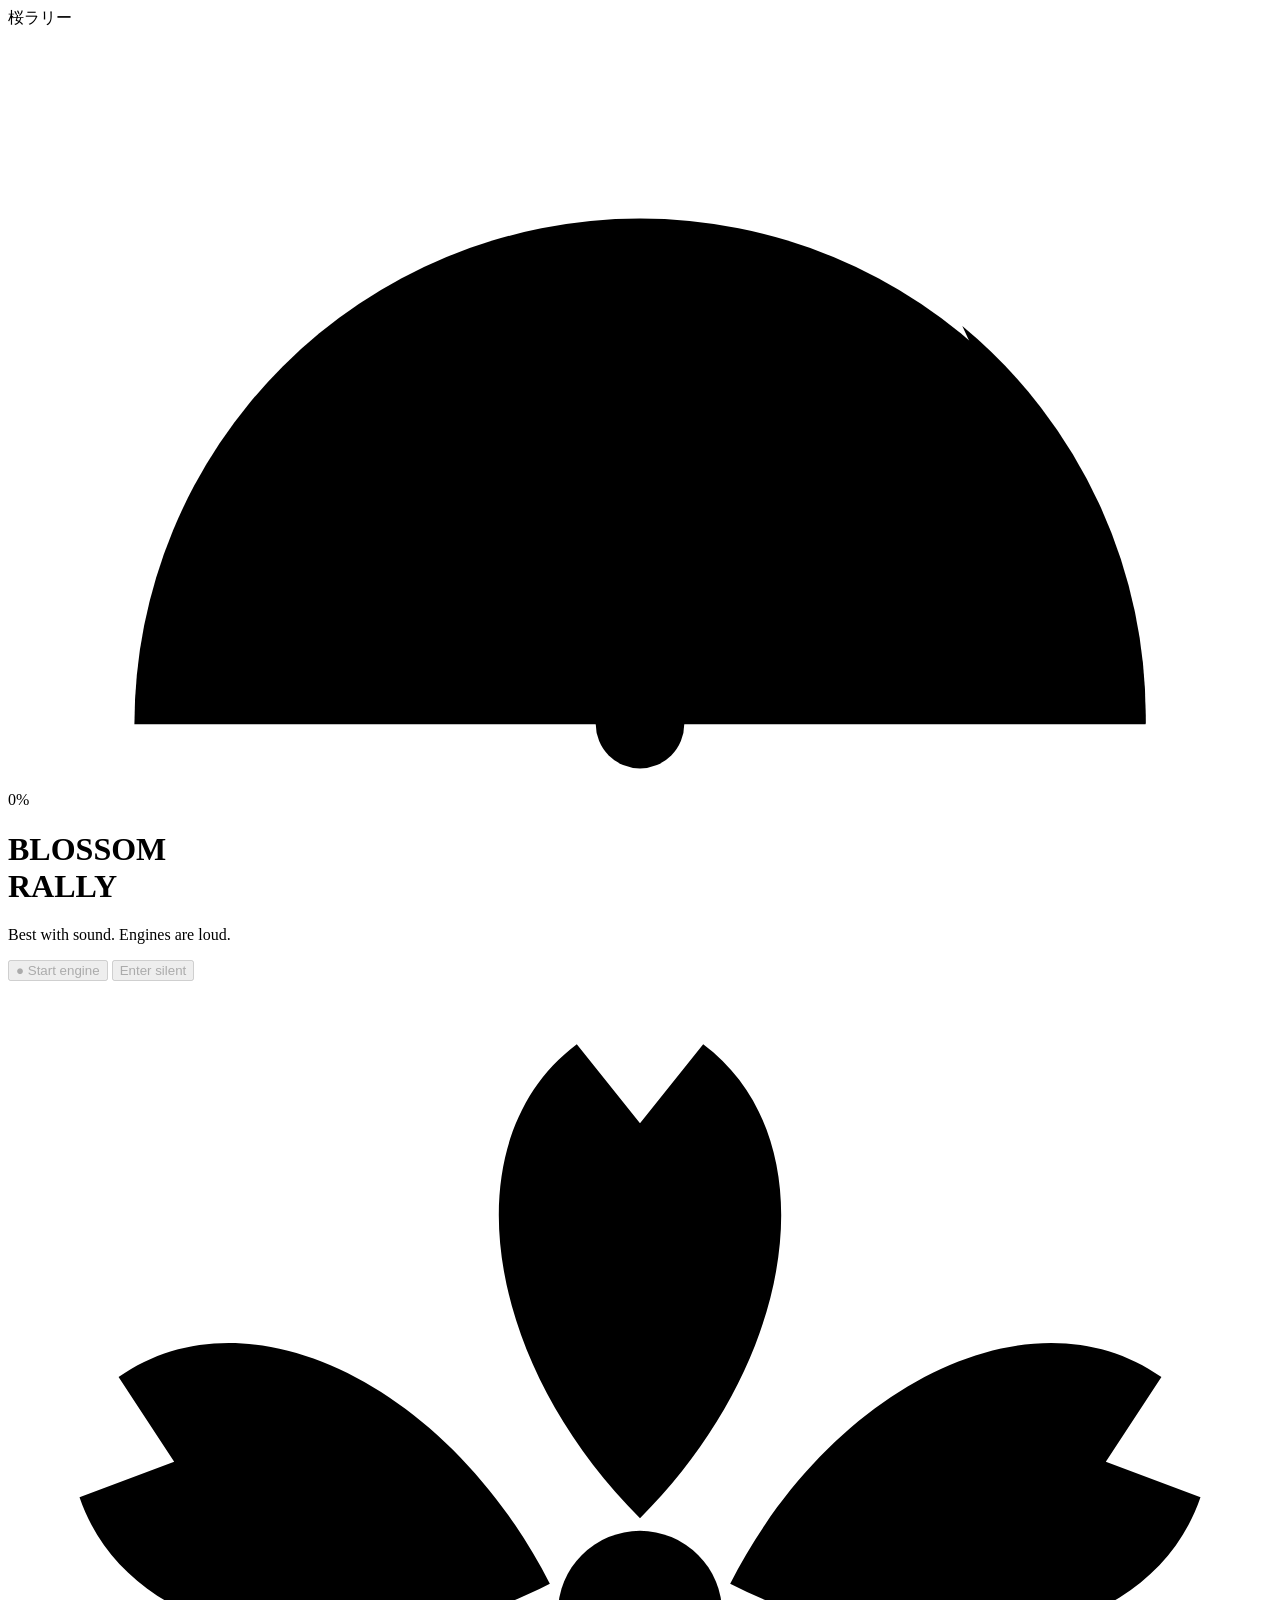
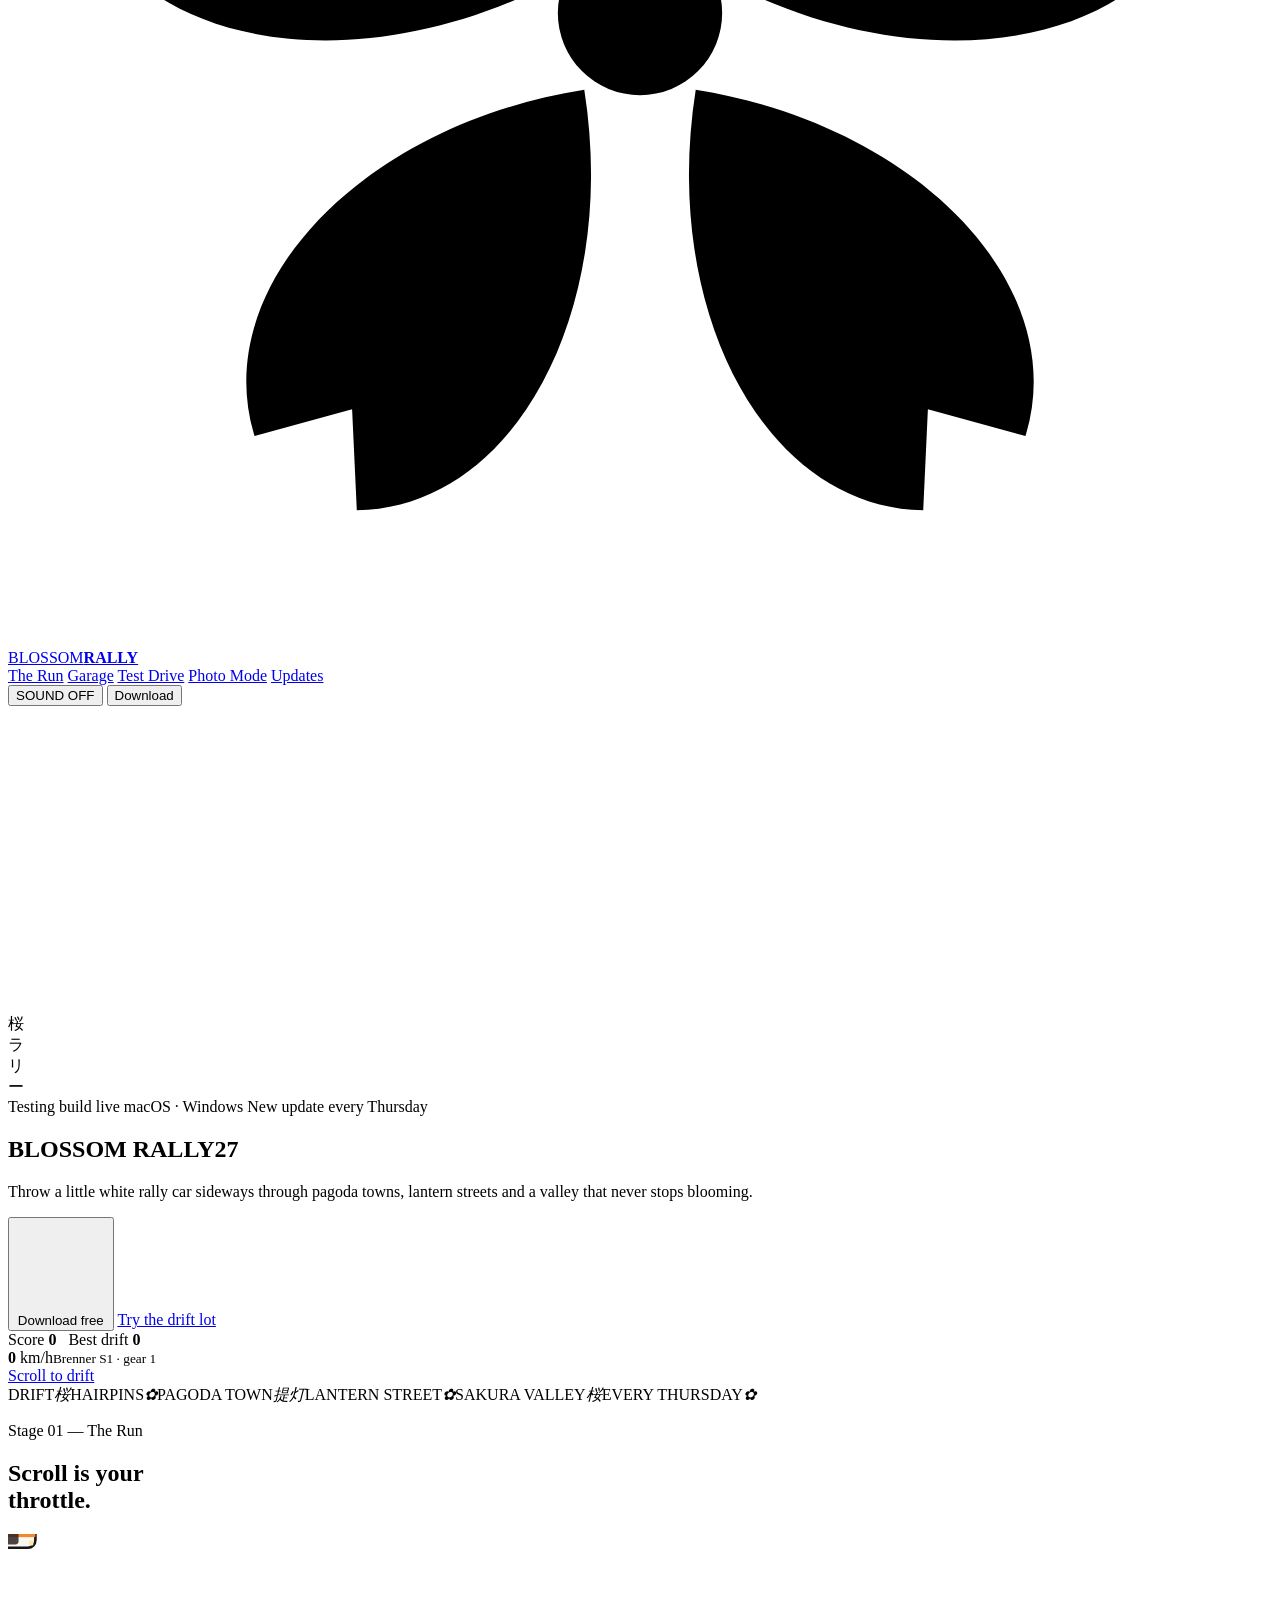
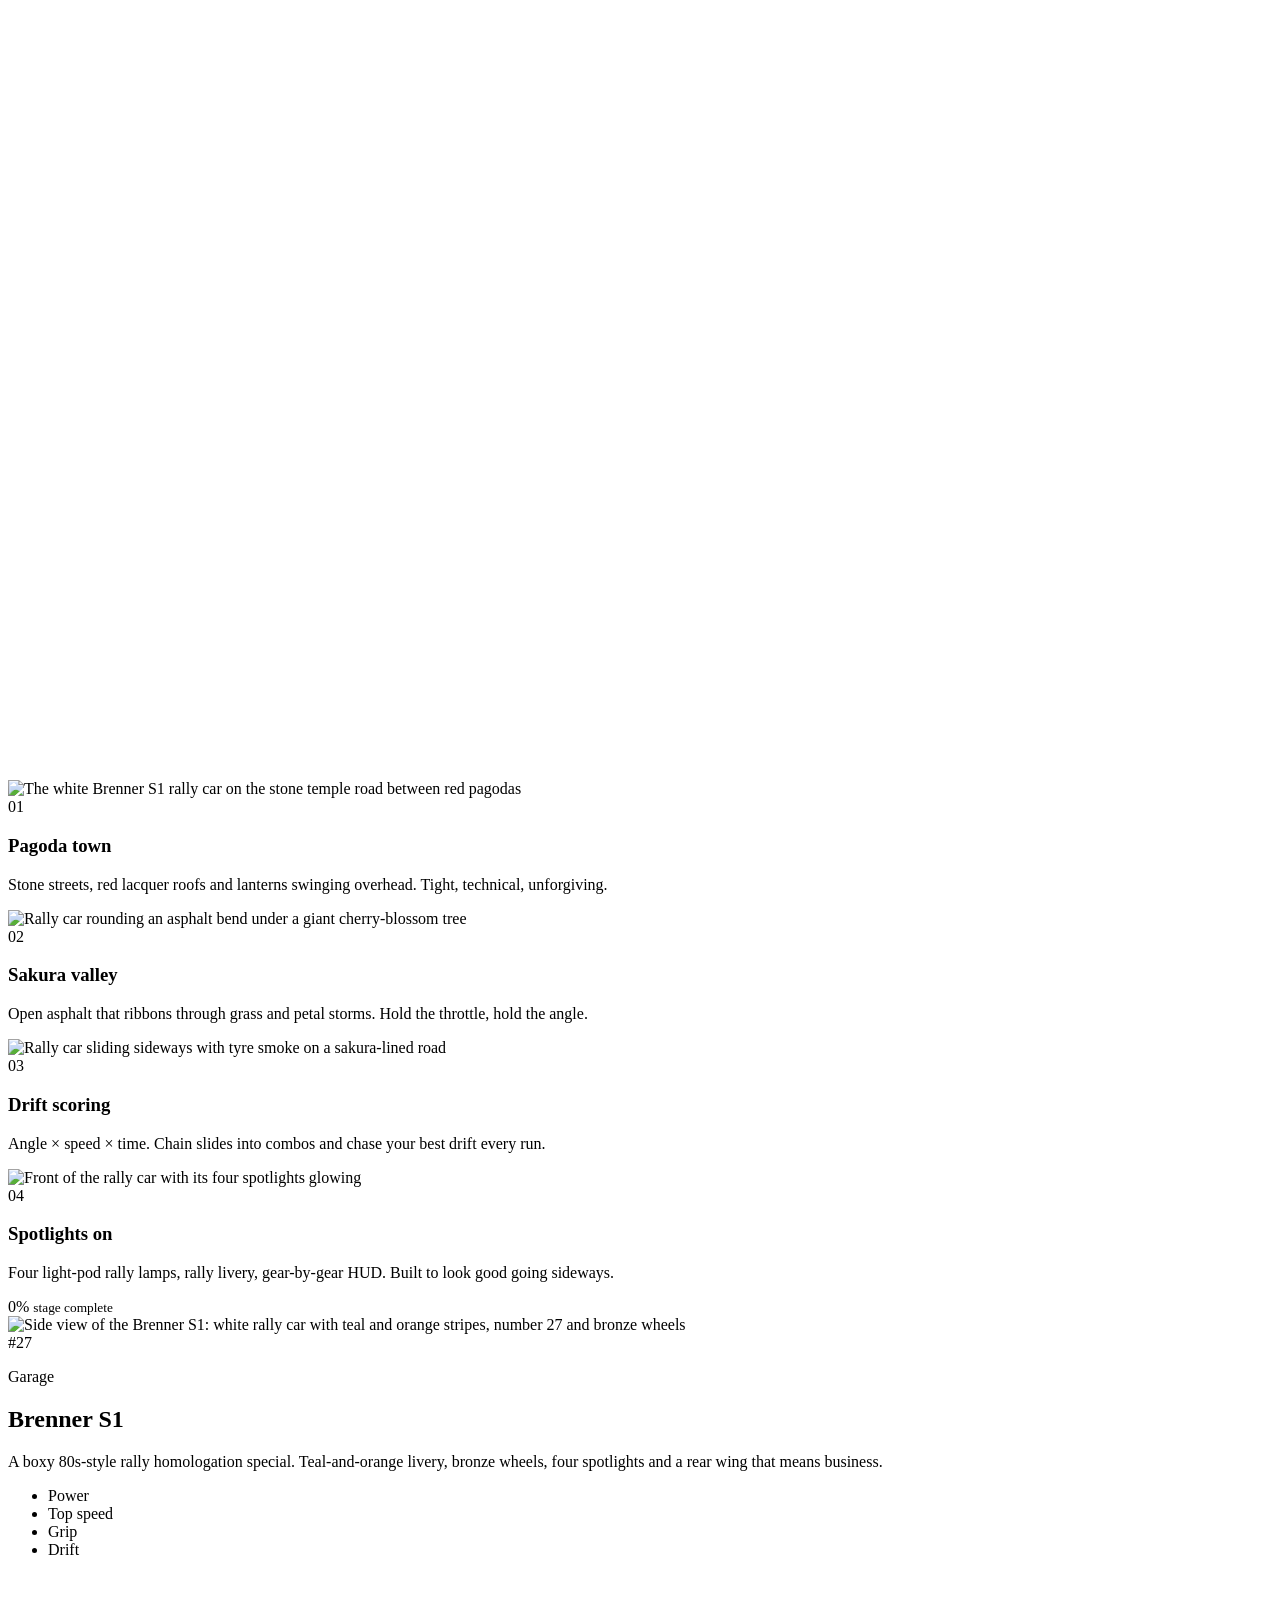
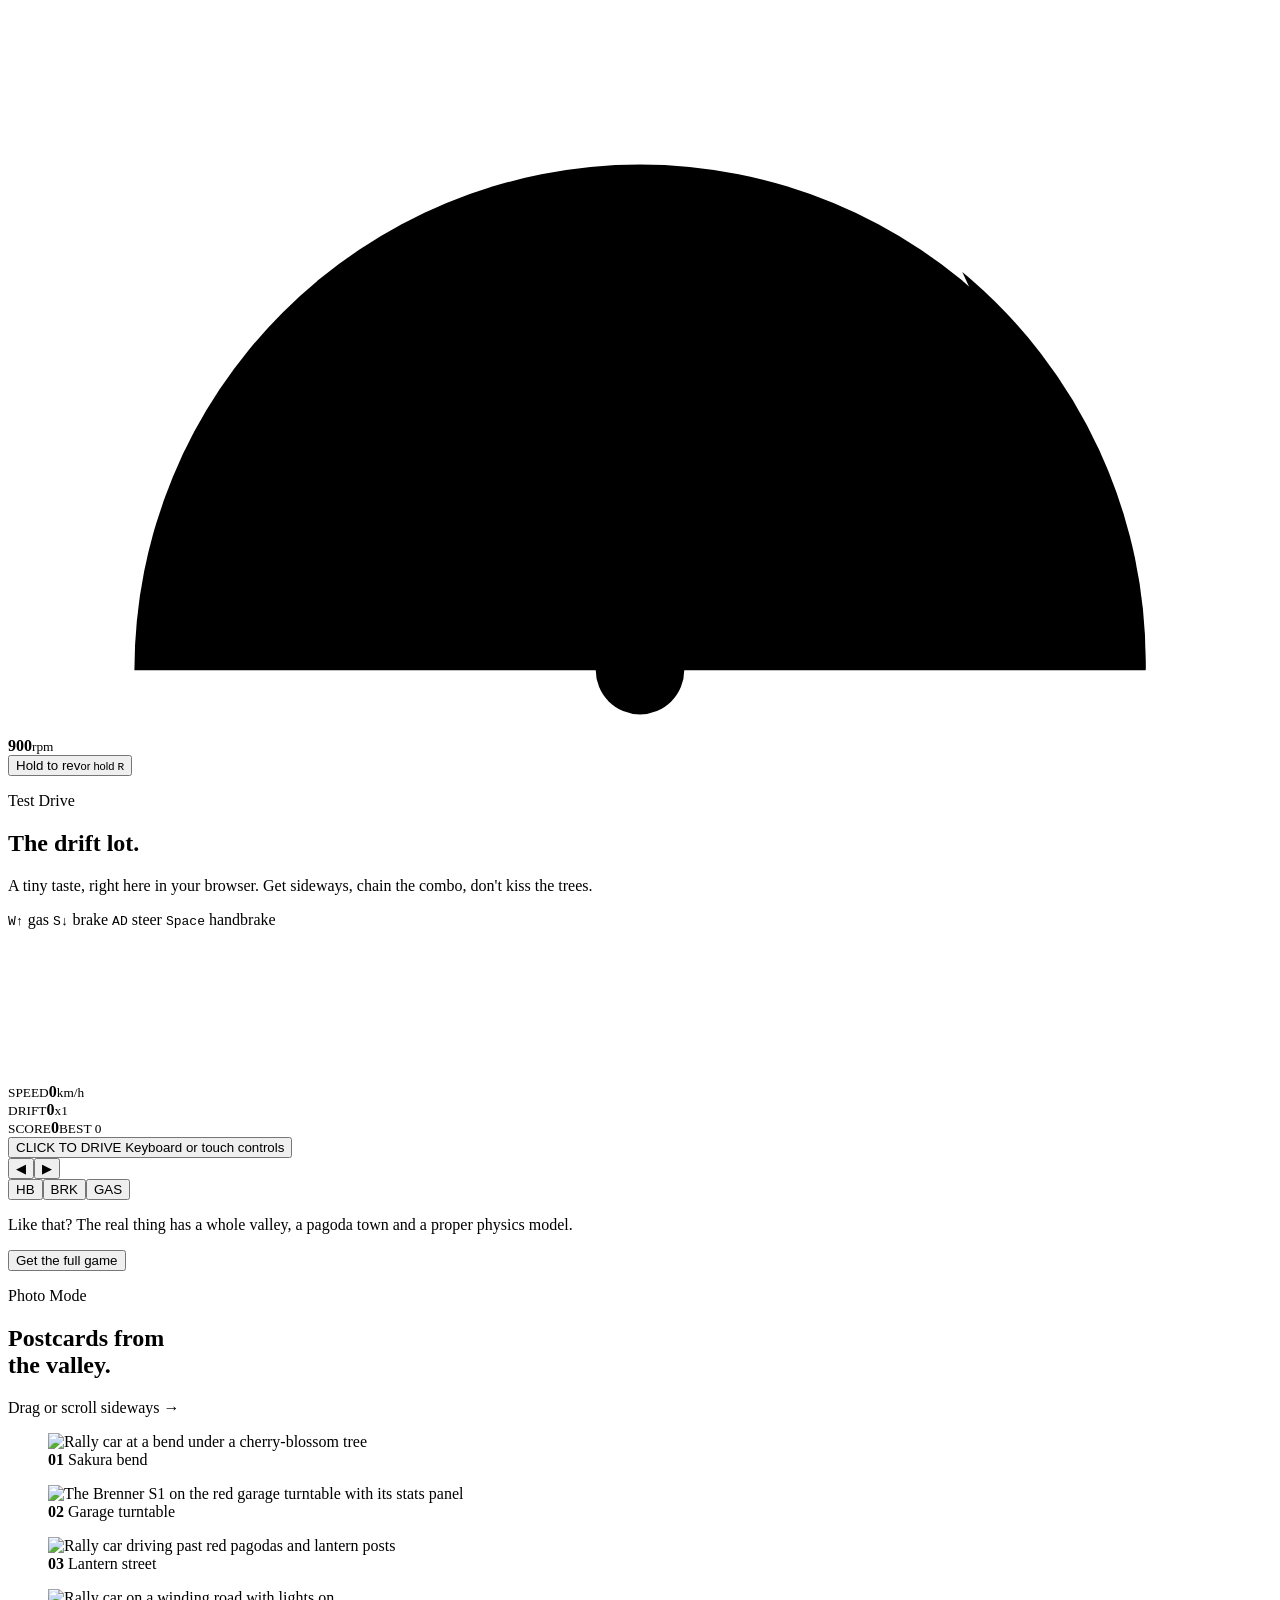
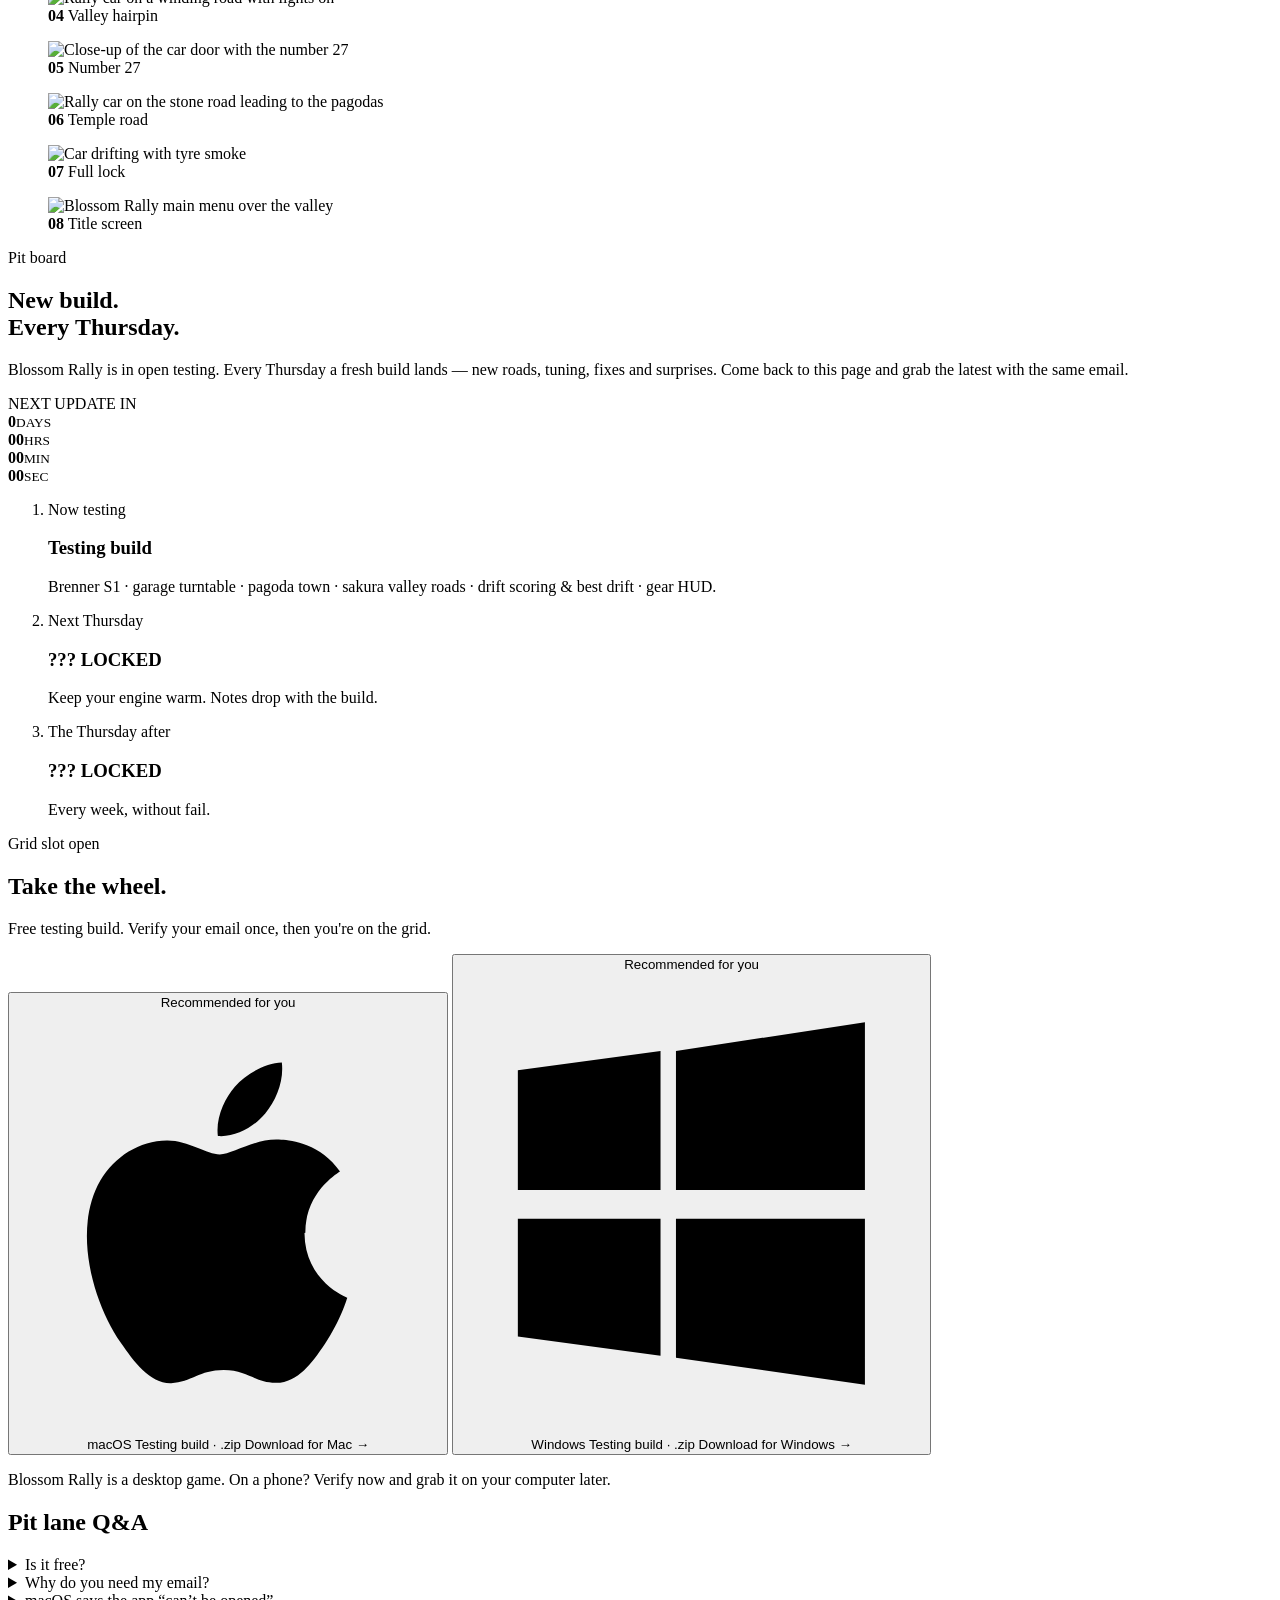
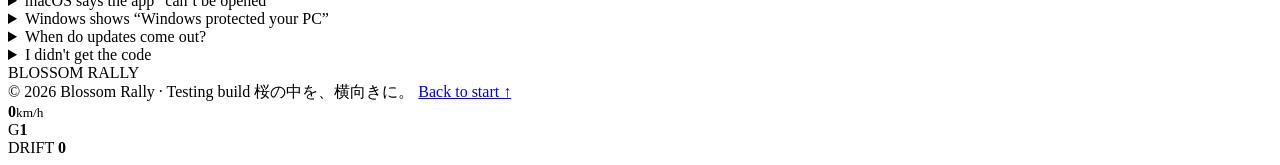
==== site/index.html @ 39b5e395 "Add Blossom Rally landing page with drift download flow - Hero with gameplay video, falling sakura p" ====
<!doctype html>
<html lang="en">
<head>
  <meta charset="utf-8" />
  <meta name="viewport" content="width=device-width, initial-scale=1, viewport-fit=cover" />
  <title>Blossom Rally — Drift through the sakura</title>
  <meta name="description" content="Blossom Rally is a low-poly drift rally game set in a cherry-blossom valley. Free testing build for macOS and Windows — new update every Thursday." />
  <meta name="theme-color" content="#1b1416" />
  <meta property="og:title" content="Blossom Rally — Drift through the sakura" />
  <meta property="og:description" content="Low-poly drift rally through pagoda towns and cherry-blossom valleys. Free testing build for macOS & Windows. New update every Thursday." />
  <meta property="og:type" content="website" />
  <meta property="og:image" content="/assets/img/hero-poster.jpg" />
  <meta name="twitter:card" content="summary_large_image" />
  <link rel="icon" href="/assets/img/favicon.svg" type="image/svg+xml" />
  <link rel="preconnect" href="https://fonts.googleapis.com" />
  <link rel="preconnect" href="https://fonts.gstatic.com" crossorigin />
  <link href="https://fonts.googleapis.com/css2?family=Archivo:wdth,wght@62..125,400..900&family=Chakra+Petch:wght@500;600;700&family=Dela+Gothic+One&display=swap" rel="stylesheet" />
  <link rel="preload" as="image" href="/assets/img/hero-poster.jpg" />
  <link rel="stylesheet" href="/css/style.css" />
</head>
<body class="is-loading">

  <!-- ============ IGNITION GATE ============ -->
  <div class="gate" id="gate" role="dialog" aria-modal="true" aria-label="Enter Blossom Rally">
    <div class="gate__inner">
      <div class="gate__jp" aria-hidden="true">桜ラリー</div>
      <div class="tach tach--gate" aria-hidden="true">
        <svg viewBox="0 0 200 120">
          <path class="tach__arc" d="M20 110 A80 80 0 0 1 180 110" />
          <path class="tach__red" d="M151 47 A80 80 0 0 1 180 110" />
          <g class="tach__ticks"></g>
          <line class="tach__needle" id="gateNeedle" x1="100" y1="110" x2="100" y2="40" />
          <circle cx="100" cy="110" r="7" class="tach__hub" />
        </svg>
        <div class="gate__load"><span id="gateLoad">0</span>%</div>
      </div>
      <h1 class="gate__title">BLOSSOM<br/>RALLY</h1>
      <p class="gate__hint">Best with sound. Engines are loud.</p>
      <div class="gate__btns">
        <button class="btn btn--ignite" id="enterSound" disabled>
          <span class="btn__key">●</span> Start engine
        </button>
        <button class="btn btn--ghost" id="enterSilent" disabled>Enter silent</button>
      </div>
    </div>
  </div>

  <!-- ============ NAV ============ -->
  <header class="nav" id="nav">
    <a href="#top" class="nav__logo" aria-label="Blossom Rally home">
      <svg class="nav__emblem" viewBox="0 0 40 40" aria-hidden="true"><use href="#sakura" /></svg>
      <span>BLOSSOM<b>RALLY</b></span>
    </a>
    <nav class="nav__links" aria-label="Sections">
      <a href="#run">The Run</a>
      <a href="#garage">Garage</a>
      <a href="#drive">Test Drive</a>
      <a href="#gallery">Photo Mode</a>
      <a href="#thursday">Updates</a>
    </nav>
    <div class="nav__right">
      <button class="sound" id="soundToggle" aria-pressed="false" aria-label="Toggle sound">
        <span class="sound__bars" aria-hidden="true"><i></i><i></i><i></i><i></i></span>
        <span class="sound__label">SOUND OFF</span>
      </button>
      <button class="btn btn--sm btn--red" data-download>Download</button>
    </div>
  </header>

  <main id="top">
    <!-- ============ HERO ============ -->
    <section class="hero" id="hero">
      <div class="hero__media">
        <video class="hero__video" id="heroVideo" autoplay muted loop playsinline preload="auto" poster="/assets/img/hero-poster.jpg">
          <source src="/assets/video/hero.webm" type="video/webm" />
          <source src="/assets/video/hero.mp4" type="video/mp4" />
        </video>
        <div class="hero__shade"></div>
      </div>
      <canvas class="petals" id="petals" aria-hidden="true"></canvas>

      <div class="hero__jp" aria-hidden="true">桜<br/>ラ<br/>リ<br/>ー</div>

      <div class="hero__content">
        <div class="hero__badges">
          <span class="chip chip--live"><i></i> Testing build live</span>
          <span class="chip">macOS · Windows</span>
          <span class="chip chip--pink">New update every Thursday</span>
        </div>
        <h1 class="hero__title" aria-label="Blossom Rally">
          <span class="hero__line"><span data-split>BLOSSOM</span></span>
          <span class="hero__line hero__line--2"><span data-split>RALLY</span><span class="hero__num">27</span></span>
        </h1>
        <div class="livery" aria-hidden="true"><i></i><i></i><i></i></div>
        <p class="hero__sub">Throw a little white rally car sideways through pagoda towns, lantern streets and a valley that never stops blooming.</p>
        <div class="hero__ctas">
          <button class="btn btn--red btn--lg" data-download>
            <svg viewBox="0 0 24 24" aria-hidden="true"><path d="M12 3v12m0 0l-5-5m5 5l5-5M4 19h16" /></svg>
            Download free
          </button>
          <a class="btn btn--glass btn--lg" href="#drive">Try the drift lot</a>
        </div>
      </div>

      <div class="hero__hud" aria-hidden="true">
        <div class="hud__left">Score <b id="hudScore">0</b> &nbsp; Best drift <b id="hudBest">0</b></div>
        <div class="hud__right"><b id="hudSpeed">0</b> km/h<small>Brenner S1 · gear <span id="hudGear">1</span></small></div>
      </div>
      <a href="#run" class="hero__scroll" aria-label="Scroll down"><span>Scroll to drift</span><i></i></a>
    </section>

    <!-- ============ MARQUEE ============ -->
    <div class="marquee" aria-hidden="true">
      <div class="marquee__track" id="marquee">
        <span>DRIFT</span><em>桜</em><span>HAIRPINS</span><em>✿</em><span>PAGODA TOWN</span><em>提灯</em><span>LANTERN STREET</span><em>✿</em><span>SAKURA VALLEY</span><em>桜</em><span>EVERY THURSDAY</span><em>✿</em>
      </div>
    </div>

    <!-- ============ THE RUN (scroll-driven drift road) ============ -->
    <section class="run" id="run">
      <div class="run__sticky">
        <div class="run__head">
          <p class="eyebrow">Stage 01 — The Run</p>
          <h2 class="h2">Scroll is your<br/>throttle.</h2>
        </div>
        <svg class="run__svg" id="runSvg" viewBox="0 0 1200 800" preserveAspectRatio="xMidYMid meet" aria-hidden="true">
          <defs>
            <pattern id="dash" width="40" height="8" patternUnits="userSpaceOnUse"><rect width="22" height="8" fill="#fff" /></pattern>
          </defs>
          <g id="runTrees"></g>
          <path id="runRoadEdge" class="run__road-edge" d="" />
          <path id="runRoad" class="run__road" d="" />
          <path id="runSkid" class="run__skid" d="" />
          <path id="runSkid2" class="run__skid" d="" />
          <path id="runCenter" class="run__center" d="" />
          <g id="runFlags"></g>
          <g id="runCar" class="run__car">
            <g id="runCarBody" transform="rotate(0)">
              <rect x="-26" y="-13" width="52" height="26" rx="7" fill="#fbf8f2" stroke="#1b1416" stroke-width="2.5" />
              <rect x="-26" y="-3.5" width="52" height="3" fill="#2f7f8f" />
              <rect x="-26" y="0" width="52" height="3" fill="#f0892b" />
              <rect x="-6" y="-10" width="16" height="20" rx="3" fill="#2b2326" opacity=".85" />
              <circle cx="-14" cy="0" r="5.5" fill="#fbf8f2" stroke="#1b1416" stroke-width="1.5" />
              <text x="-14" y="2.3" text-anchor="middle" font-size="6.5" font-weight="900" fill="#1b1416" font-family="Archivo">27</text>
              <rect x="20" y="-11" width="4" height="5" rx="1" fill="#ffe9a8" />
              <rect x="20" y="6" width="4" height="5" rx="1" fill="#ffe9a8" />
            </g>
          </g>
        </svg>
        <div class="run__cards" id="runCards">
          <article class="rcard" data-at="0.08">
            <img src="/assets/img/temple-road.jpg" alt="The white Brenner S1 rally car on the stone temple road between red pagodas" loading="lazy" />
            <div><span class="rcard__n">01</span><h3>Pagoda town</h3><p>Stone streets, red lacquer roofs and lanterns swinging overhead. Tight, technical, unforgiving.</p></div>
          </article>
          <article class="rcard" data-at="0.32">
            <img src="/assets/img/sakura-bend.jpg" alt="Rally car rounding an asphalt bend under a giant cherry-blossom tree" loading="lazy" />
            <div><span class="rcard__n">02</span><h3>Sakura valley</h3><p>Open asphalt that ribbons through grass and petal storms. Hold the throttle, hold the angle.</p></div>
          </article>
          <article class="rcard" data-at="0.56">
            <img src="/assets/img/drift-smoke.jpg" alt="Rally car sliding sideways with tyre smoke on a sakura-lined road" loading="lazy" />
            <div><span class="rcard__n">03</span><h3>Drift scoring</h3><p>Angle × speed × time. Chain slides into combos and chase your best drift every run.</p></div>
          </article>
          <article class="rcard" data-at="0.8">
            <img src="/assets/img/night-lights.jpg" alt="Front of the rally car with its four spotlights glowing" loading="lazy" />
            <div><span class="rcard__n">04</span><h3>Spotlights on</h3><p>Four light-pod rally lamps, rally livery, gear-by-gear HUD. Built to look good going sideways.</p></div>
          </article>
        </div>
        <div class="run__meter" aria-hidden="true"><span id="runPct">0</span>% <small>stage complete</small></div>
      </div>
    </section>

    <!-- ============ GARAGE ============ -->
    <section class="garage" id="garage">
      <div class="garage__grid">
        <div class="garage__stage">
          <div class="garage__disc" aria-hidden="true"></div>
          <img class="garage__img" src="/assets/img/brenner-s1.jpg" alt="Side view of the Brenner S1: white rally car with teal and orange stripes, number 27 and bronze wheels" loading="lazy" />
          <div class="garage__tag">#27</div>
        </div>
        <div class="garage__info">
          <p class="eyebrow">Garage</p>
          <h2 class="h2">Brenner S1</h2>
          <p class="lead">A boxy 80s-style rally homologation special. Teal-and-orange livery, bronze wheels, four spotlights and a rear wing that means business.</p>
          <ul class="stats" id="stats">
            <li><span>Power</span><i style="--v:.78"></i></li>
            <li><span>Top speed</span><i style="--v:.7"></i></li>
            <li><span>Grip</span><i style="--v:.55"></i></li>
            <li><span>Drift</span><i style="--v:.92"></i></li>
          </ul>
          <div class="rev">
            <div class="tach tach--rev" aria-hidden="true">
              <svg viewBox="0 0 200 120">
                <path class="tach__arc" d="M20 110 A80 80 0 0 1 180 110" />
                <path class="tach__red" d="M151 47 A80 80 0 0 1 180 110" />
                <g class="tach__ticks"></g>
                <line class="tach__needle" id="revNeedle" x1="100" y1="110" x2="100" y2="40" />
                <circle cx="100" cy="110" r="7" class="tach__hub" />
              </svg>
              <div class="tach__rpm"><b id="revRpm">900</b><small>rpm</small></div>
            </div>
            <button class="btn btn--ink rev__btn" id="revBtn">
              <span>Hold to rev</span><small>or hold <kbd>R</kbd></small>
            </button>
          </div>
        </div>
      </div>
    </section>

    <!-- ============ DRIFT LOT (mini game) ============ -->
    <section class="lot" id="drive">
      <div class="lot__head">
        <div>
          <p class="eyebrow eyebrow--light">Test Drive</p>
          <h2 class="h2 h2--light">The drift lot.</h2>
          <p class="lead lead--light">A tiny taste, right here in your browser. Get sideways, chain the combo, don't kiss the trees.</p>
        </div>
        <div class="lot__keys" aria-label="Controls">
          <span><kbd>W</kbd><kbd>↑</kbd> gas</span>
          <span><kbd>S</kbd><kbd>↓</kbd> brake</span>
          <span><kbd>A</kbd><kbd>D</kbd> steer</span>
          <span><kbd>Space</kbd> handbrake</span>
        </div>
      </div>
      <div class="lot__frame" id="lotFrame">
        <canvas id="lot" aria-label="Drift mini-game. Use arrow keys or WASD to drive and space for handbrake."></canvas>
        <div class="lot__hud">
          <div><small>SPEED</small><b id="lotSpeed">0</b><small>km/h</small></div>
          <div class="lot__combo" id="lotComboBox"><small>DRIFT</small><b id="lotDrift">0</b><small id="lotCombo">x1</small></div>
          <div><small>SCORE</small><b id="lotScore">0</b><small>BEST <span id="lotBest">0</span></small></div>
        </div>
        <div class="lot__pop" id="lotPop"></div>
        <button class="lot__start" id="lotStart">
          <span class="lot__start-k">CLICK TO DRIVE</span>
          <span class="lot__start-s">Keyboard or touch controls</span>
        </button>
        <div class="lot__touch" id="lotTouch" aria-hidden="true">
          <div class="lot__pad">
            <button data-k="left">◀</button><button data-k="right">▶</button>
          </div>
          <div class="lot__pad">
            <button data-k="hand">HB</button><button data-k="brake">BRK</button><button data-k="gas" class="is-gas">GAS</button>
          </div>
        </div>
      </div>
      <div class="lot__foot">
        <p>Like that? The real thing has a whole valley, a pagoda town and a proper physics model.</p>
        <button class="btn btn--red" data-download>Get the full game</button>
      </div>
    </section>

    <!-- ============ GALLERY ============ -->
    <section class="gallery" id="gallery">
      <div class="gallery__head">
        <p class="eyebrow">Photo Mode</p>
        <h2 class="h2">Postcards from<br/>the valley.</h2>
        <p class="gallery__hint">Drag or scroll sideways →</p>
      </div>
      <div class="gallery__track" id="galleryTrack" tabindex="0" aria-label="Gameplay screenshots">
        <figure class="shot"><img src="/assets/img/sakura-bend.jpg" alt="Rally car at a bend under a cherry-blossom tree" loading="lazy" /><figcaption><b>01</b> Sakura bend</figcaption></figure>
        <figure class="shot"><img src="/assets/img/garage.jpg" alt="The Brenner S1 on the red garage turntable with its stats panel" loading="lazy" /><figcaption><b>02</b> Garage turntable</figcaption></figure>
        <figure class="shot"><img src="/assets/img/lantern-street.jpg" alt="Rally car driving past red pagodas and lantern posts" loading="lazy" /><figcaption><b>03</b> Lantern street</figcaption></figure>
        <figure class="shot"><img src="/assets/img/hairpin.jpg" alt="Rally car on a winding road with lights on" loading="lazy" /><figcaption><b>04</b> Valley hairpin</figcaption></figure>
        <figure class="shot"><img src="/assets/img/livery.jpg" alt="Close-up of the car door with the number 27" loading="lazy" /><figcaption><b>05</b> Number 27</figcaption></figure>
        <figure class="shot"><img src="/assets/img/temple-road.jpg" alt="Rally car on the stone road leading to the pagodas" loading="lazy" /><figcaption><b>06</b> Temple road</figcaption></figure>
        <figure class="shot"><img src="/assets/img/drift-smoke.jpg" alt="Car drifting with tyre smoke" loading="lazy" /><figcaption><b>07</b> Full lock</figcaption></figure>
        <figure class="shot"><img src="/assets/img/menu.jpg" alt="Blossom Rally main menu over the valley" loading="lazy" /><figcaption><b>08</b> Title screen</figcaption></figure>
      </div>
    </section>

    <!-- ============ THURSDAY ============ -->
    <section class="thursday" id="thursday">
      <div class="thursday__grid">
        <div>
          <p class="eyebrow eyebrow--light">Pit board</p>
          <h2 class="h2 h2--light">New build.<br/><span class="pink">Every Thursday.</span></h2>
          <p class="lead lead--light">Blossom Rally is in open testing. Every Thursday a fresh build lands — new roads, tuning, fixes and surprises. Come back to this page and grab the latest with the same email.</p>
        </div>
        <div class="pit">
          <div class="pit__label" id="pitLabel">NEXT UPDATE IN</div>
          <div class="pit__clock" id="pitClock">
            <div><b data-u="d">0</b><small>DAYS</small></div>
            <div><b data-u="h">00</b><small>HRS</small></div>
            <div><b data-u="m">00</b><small>MIN</small></div>
            <div><b data-u="s">00</b><small>SEC</small></div>
          </div>
          <div class="pit__week" id="pitWeek" aria-hidden="true"></div>
        </div>
      </div>
      <ol class="log">
        <li class="log__item log__item--now">
          <span class="log__tag">Now testing</span>
          <h3>Testing build</h3>
          <p>Brenner S1 · garage turntable · pagoda town · sakura valley roads · drift scoring & best drift · gear HUD.</p>
        </li>
        <li class="log__item log__item--next">
          <span class="log__tag">Next Thursday</span>
          <h3>??? <span class="lock">LOCKED</span></h3>
          <p>Keep your engine warm. Notes drop with the build.</p>
        </li>
        <li class="log__item log__item--next">
          <span class="log__tag">The Thursday after</span>
          <h3>??? <span class="lock">LOCKED</span></h3>
          <p>Every week, without fail.</p>
        </li>
      </ol>
    </section>

    <!-- ============ DOWNLOAD ============ -->
    <section class="dl" id="download">
      <div class="dl__bg" aria-hidden="true"></div>
      <div class="dl__head">
        <p class="eyebrow eyebrow--light">Grid slot open</p>
        <h2 class="h2 h2--light dl__title">Take the wheel.</h2>
        <p class="lead lead--light">Free testing build. Verify your email once, then you're on the grid.</p>
      </div>
      <div class="dl__cards">
        <button class="plat" data-download="mac" id="platMac">
          <span class="plat__rec">Recommended for you</span>
          <svg class="plat__icon" viewBox="0 0 24 24" aria-hidden="true"><path d="M16.37 12.6c-.02-2.3 1.88-3.4 1.96-3.46-1.07-1.56-2.73-1.78-3.32-1.8-1.41-.14-2.76.83-3.48.83-.72 0-1.82-.81-3-.79-1.54.02-2.96.9-3.76 2.27-1.6 2.78-.41 6.9 1.15 9.16.76 1.1 1.67 2.34 2.86 2.3 1.15-.05 1.58-.74 2.97-.74 1.38 0 1.77.74 2.98.72 1.23-.02 2.01-1.12 2.76-2.23.87-1.28 1.23-2.52 1.25-2.58-.03-.01-2.4-.92-2.42-3.66zM14.1 5.86c.63-.77 1.06-1.83.94-2.89-.91.04-2.01.61-2.66 1.37-.58.67-1.09 1.75-.96 2.79 1.02.08 2.05-.52 2.68-1.27z"/></svg>
          <span class="plat__os">macOS</span>
          <span class="plat__meta">Testing build · .zip</span>
          <span class="plat__go">Download for Mac <i>→</i></span>
        </button>
        <button class="plat" data-download="windows" id="platWin">
          <span class="plat__rec">Recommended for you</span>
          <svg class="plat__icon" viewBox="0 0 24 24" aria-hidden="true"><path d="M3 5.1l7.4-1v7.2H3V5.1zm0 13.8l7.4 1v-7.1H3v6.1zm8.2 1.1L21 21.4v-8.6h-9.8V20zm0-15.9v7.2H21V2.6l-9.8 1.5z"/></svg>
          <span class="plat__os">Windows</span>
          <span class="plat__meta">Testing build · .zip</span>
          <span class="plat__go">Download for Windows <i>→</i></span>
        </button>
      </div>
      <p class="dl__note" id="dlNote">Blossom Rally is a desktop game. On a phone? Verify now and grab it on your computer later.</p>
    </section>

    <!-- ============ FAQ ============ -->
    <section class="faq" id="faq">
      <h2 class="h2">Pit lane Q&amp;A</h2>
      <div class="faq__list">
        <details>
          <summary>Is it free?</summary>
          <p>Yes. The testing build is free to download and play.</p>
        </details>
        <details>
          <summary>Why do you need my email?</summary>
          <p>We send a one-time code to make sure a real racer is on the other end. It keeps the testing build out of random link-sharing and lets you come back for each Thursday build with the same email.</p>
        </details>
        <details>
          <summary>macOS says the app “can’t be opened”</summary>
          <p>It's a testing build that isn't notarized yet. Unzip it, then right-click (or Control-click) <b>Blossom Rally</b> and choose <b>Open</b>, then <b>Open</b> again. If it's still blocked, go to <b>System Settings → Privacy &amp; Security</b> and click <b>Open Anyway</b>.</p>
        </details>
        <details>
          <summary>Windows shows “Windows protected your PC”</summary>
          <p>That's SmartScreen being careful with a new, unsigned game. Click <b>More info → Run anyway</b>. Unzip the whole folder first — the game needs the files next to the .exe.</p>
        </details>
        <details>
          <summary>When do updates come out?</summary>
          <p>Every Thursday. Come back here, verify with the same email, and download the latest build.</p>
        </details>
        <details>
          <summary>I didn't get the code</summary>
          <p>Check spam and promotions. Codes expire after a while — hit <b>Resend</b> in the download window to get a fresh one.</p>
        </details>
      </div>
    </section>
  </main>

  <footer class="foot">
    <div class="foot__big" aria-hidden="true">BLOSSOM RALLY</div>
    <div class="foot__row">
      <span>© <span id="year">2026</span> Blossom Rally · Testing build</span>
      <span class="foot__jp">桜の中を、横向きに。</span>
      <a href="#top">Back to start ↑</a>
    </div>
  </footer>

  <!-- ============ HUD (scroll speedo) ============ -->
  <div class="speedo" id="speedo" aria-hidden="true">
    <div class="speedo__v"><b id="spdV">0</b><small>km/h</small></div>
    <div class="speedo__g">G<b id="spdG">1</b></div>
    <div class="speedo__d">DRIFT <b id="spdD">0</b></div>
  </div>

  <!-- ============ LAUNCH / DOWNLOAD EXPERIENCE ============ -->
  <div class="launch" id="launch" role="dialog" aria-modal="true" aria-labelledby="launchTitle" hidden>
    <canvas class="launch__fx" id="launchFx" aria-hidden="true"></canvas>
    <div class="launch__road" aria-hidden="true"></div>

    <!-- stage: lights -->
    <div class="launch__lights" id="launchLights" aria-hidden="true">
      <div class="gantry">
        <div class="gantry__pod"><i></i><i></i></div>
        <div class="gantry__pod"><i></i><i></i></div>
        <div class="gantry__pod"><i></i><i></i></div>
        <div class="gantry__pod"><i></i><i></i></div>
        <div class="gantry__pod"><i></i><i></i></div>
      </div>
      <div class="launch__go" id="launchGo">GO!</div>
    </div>

    <!-- stage: car drift -->
    <div class="launch__car" id="launchCar" aria-hidden="true">
      <svg viewBox="-40 -24 80 48"><use href="#carTop" x="-40" y="-24" width="80" height="48" /></svg>
    </div>

    <!-- panel -->
    <div class="panel" id="panel">
      <button class="panel__close" id="launchClose" aria-label="Close">✕</button>
      <div class="panel__plat" id="panelPlat">
        <button data-plat="mac">macOS</button>
        <button data-plat="windows">Windows</button>
      </div>

      <!-- step email -->
      <form class="step" id="stepEmail" novalidate>
        <p class="step__k">Racer license · step 1 of 2</p>
        <h3 class="step__t" id="launchTitle">Who's behind the wheel?</h3>
        <p class="step__d">Enter your email. We'll send a one-time code to put you on the grid.</p>
        <label class="field">
          <span>Email</span>
          <input type="email" id="emailInput" autocomplete="email" inputmode="email" placeholder="you@example.com" required />
        </label>
        <p class="step__err" id="emailErr" role="alert"></p>
        <button class="btn btn--red btn--block" id="emailBtn" type="submit"><span>Send my code</span></button>
        <p class="step__fine">One email, no spam. Used to verify you and for Blossom Rally updates.</p>
      </form>

      <!-- step otp -->
      <form class="step" id="stepOtp" hidden novalidate>
        <p class="step__k">Racer license · step 2 of 2</p>
        <h3 class="step__t">Enter your code</h3>
        <p class="step__d">Sent to <b id="otpEmail"></b>. <button type="button" class="link" id="otpChange">Change</button></p>
        <div class="otp" id="otp"></div>
        <p class="step__err" id="otpErr" role="alert"></p>
        <button class="btn btn--red btn--block" id="otpBtn" type="submit"><span>Verify &amp; download</span></button>
        <p class="step__fine"><button type="button" class="link" id="otpResend" disabled>Resend code</button> <span id="otpTimer"></span></p>
      </form>

      <!-- step done -->
      <div class="step step--done" id="stepDone" hidden>
        <div class="flag" aria-hidden="true"></div>
        <p class="step__k">Checkered flag</p>
        <h3 class="step__t">You're on the grid!</h3>
        <p class="step__d" id="doneMsg">Your download is starting…</p>
        <button class="btn btn--red btn--block" id="doneRetry">Download again</button>
        <button class="btn btn--ghost-dark btn--block" id="doneOther">Get the other platform</button>
        <p class="step__fine">New build every Thursday — come back with the same email.</p>
      </div>
    </div>
    <button class="launch__skip" id="launchSkip">Skip intro ›</button>
  </div>

  <!-- ============ SVG SYMBOLS ============ -->
  <svg width="0" height="0" style="position:absolute" aria-hidden="true">
    <symbol id="sakura" viewBox="0 0 40 40">
      <g transform="translate(20 20)">
        <g id="petal"><path d="M0 -3 C -5 -8 -6 -15 -2 -18 L 0 -15.5 L 2 -18 C 6 -15 5 -8 0 -3Z" /></g>
        <use href="#petal" transform="rotate(72)" /><use href="#petal" transform="rotate(144)" />
        <use href="#petal" transform="rotate(216)" /><use href="#petal" transform="rotate(288)" />
        <circle r="2.6" />
      </g>
    </symbol>
    <symbol id="carTop" viewBox="-40 -24 80 48">
      <rect x="-30" y="-17" width="10" height="6" rx="2" fill="#1b1416" />
      <rect x="-30" y="11" width="10" height="6" rx="2" fill="#1b1416" />
      <rect x="16" y="-17" width="10" height="6" rx="2" fill="#1b1416" />
      <rect x="16" y="11" width="10" height="6" rx="2" fill="#1b1416" />
      <rect x="-34" y="-14" width="68" height="28" rx="8" fill="#fbf8f2" stroke="#1b1416" stroke-width="2" />
      <rect x="-37" y="-15" width="6" height="30" rx="2" fill="#fbf8f2" stroke="#1b1416" stroke-width="2" />
      <rect x="-34" y="-4" width="68" height="3.4" fill="#2f7f8f" />
      <rect x="-34" y="-0.4" width="68" height="3.4" fill="#f0892b" />
      <rect x="-8" y="-11" width="20" height="22" rx="4" fill="#2b2326" />
      <circle cx="-18" cy="0" r="6.5" fill="#fbf8f2" stroke="#1b1416" stroke-width="1.5" />
      <text x="-18" y="2.6" text-anchor="middle" font-size="7.5" font-weight="900" fill="#1b1416" font-family="Archivo, sans-serif">27</text>
      <rect x="28" y="-12" width="5" height="5" rx="1.5" fill="#fff2b8" />
      <rect x="28" y="7" width="5" height="5" rx="1.5" fill="#fff2b8" />
    </symbol>
  </svg>

  <script src="/js/vendor/supabase.js" defer></script>
  <script src="/js/config.js" defer></script>
  <script src="/js/audio.js" defer></script>
  <script src="/js/main.js" defer></script>
  <script src="/js/drift-lot.js" defer></script>
  <script src="/js/download.js" defer></script>
</body>
</html>
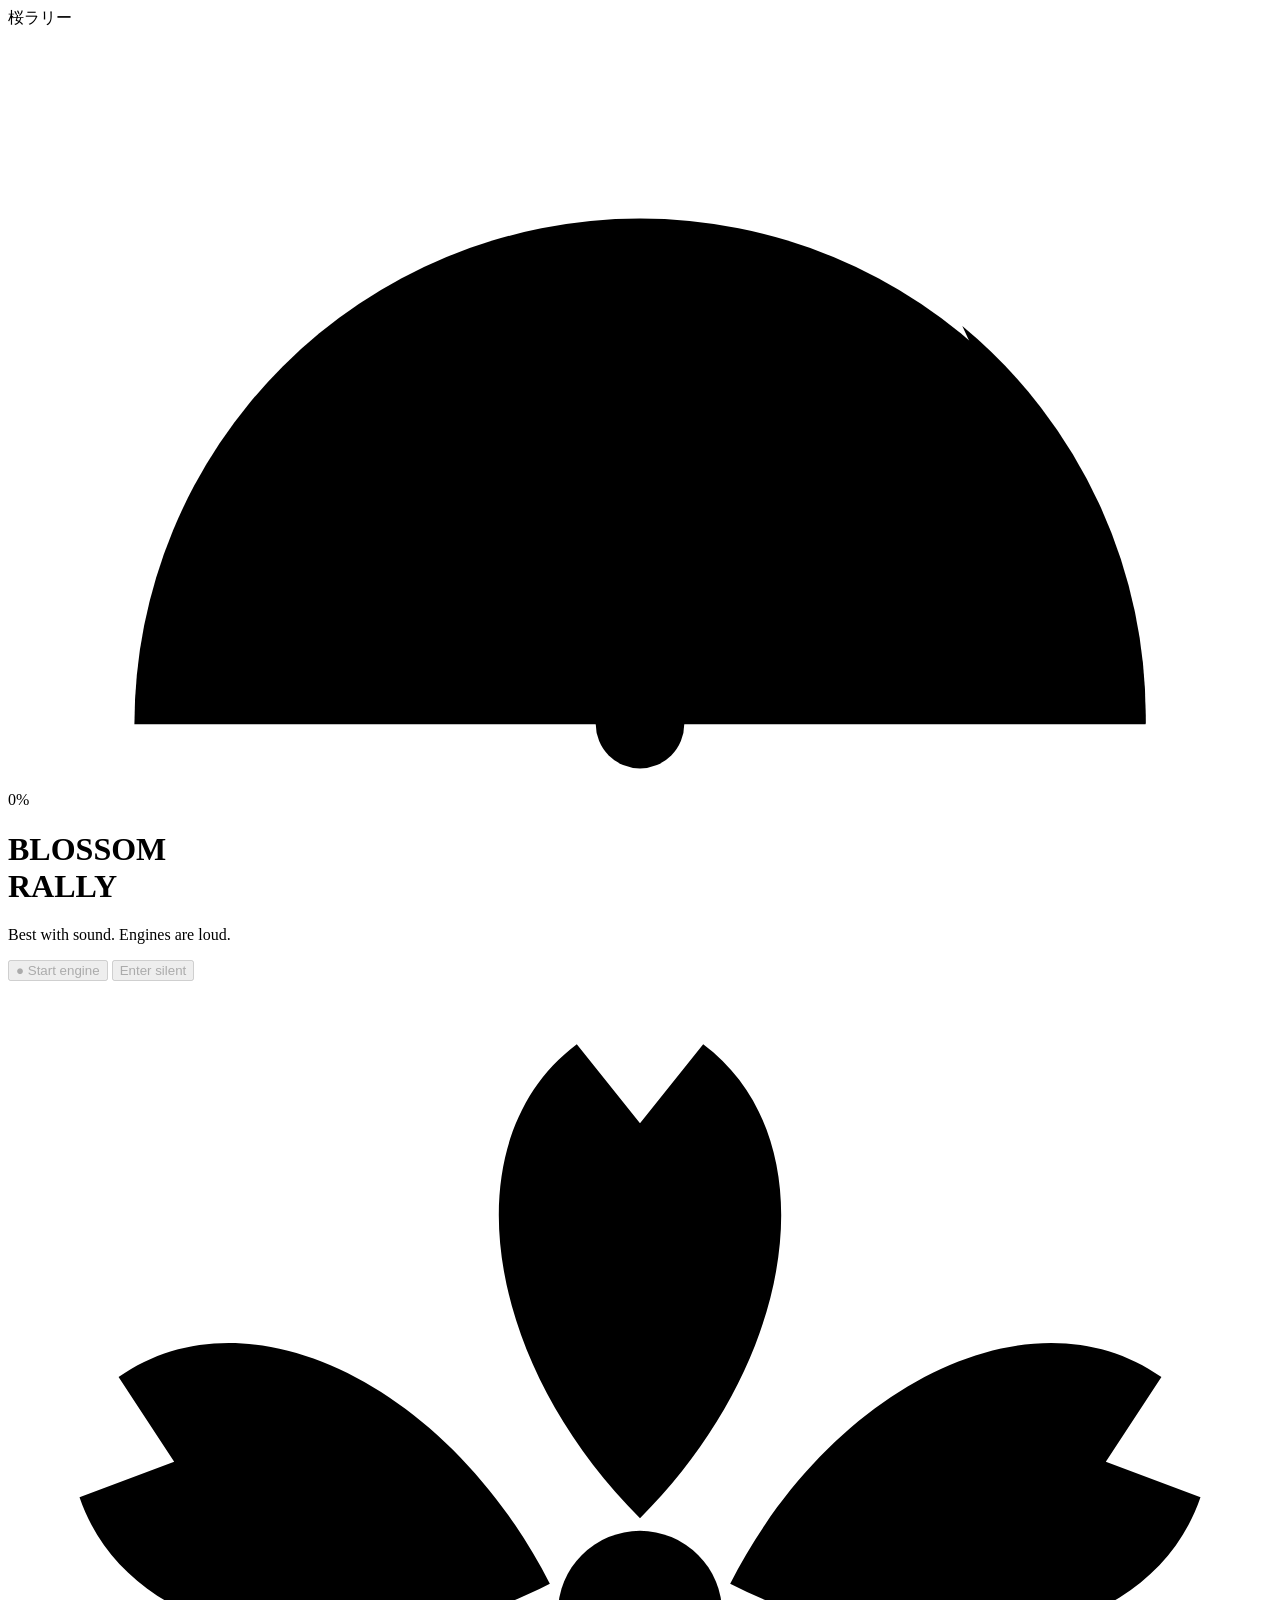
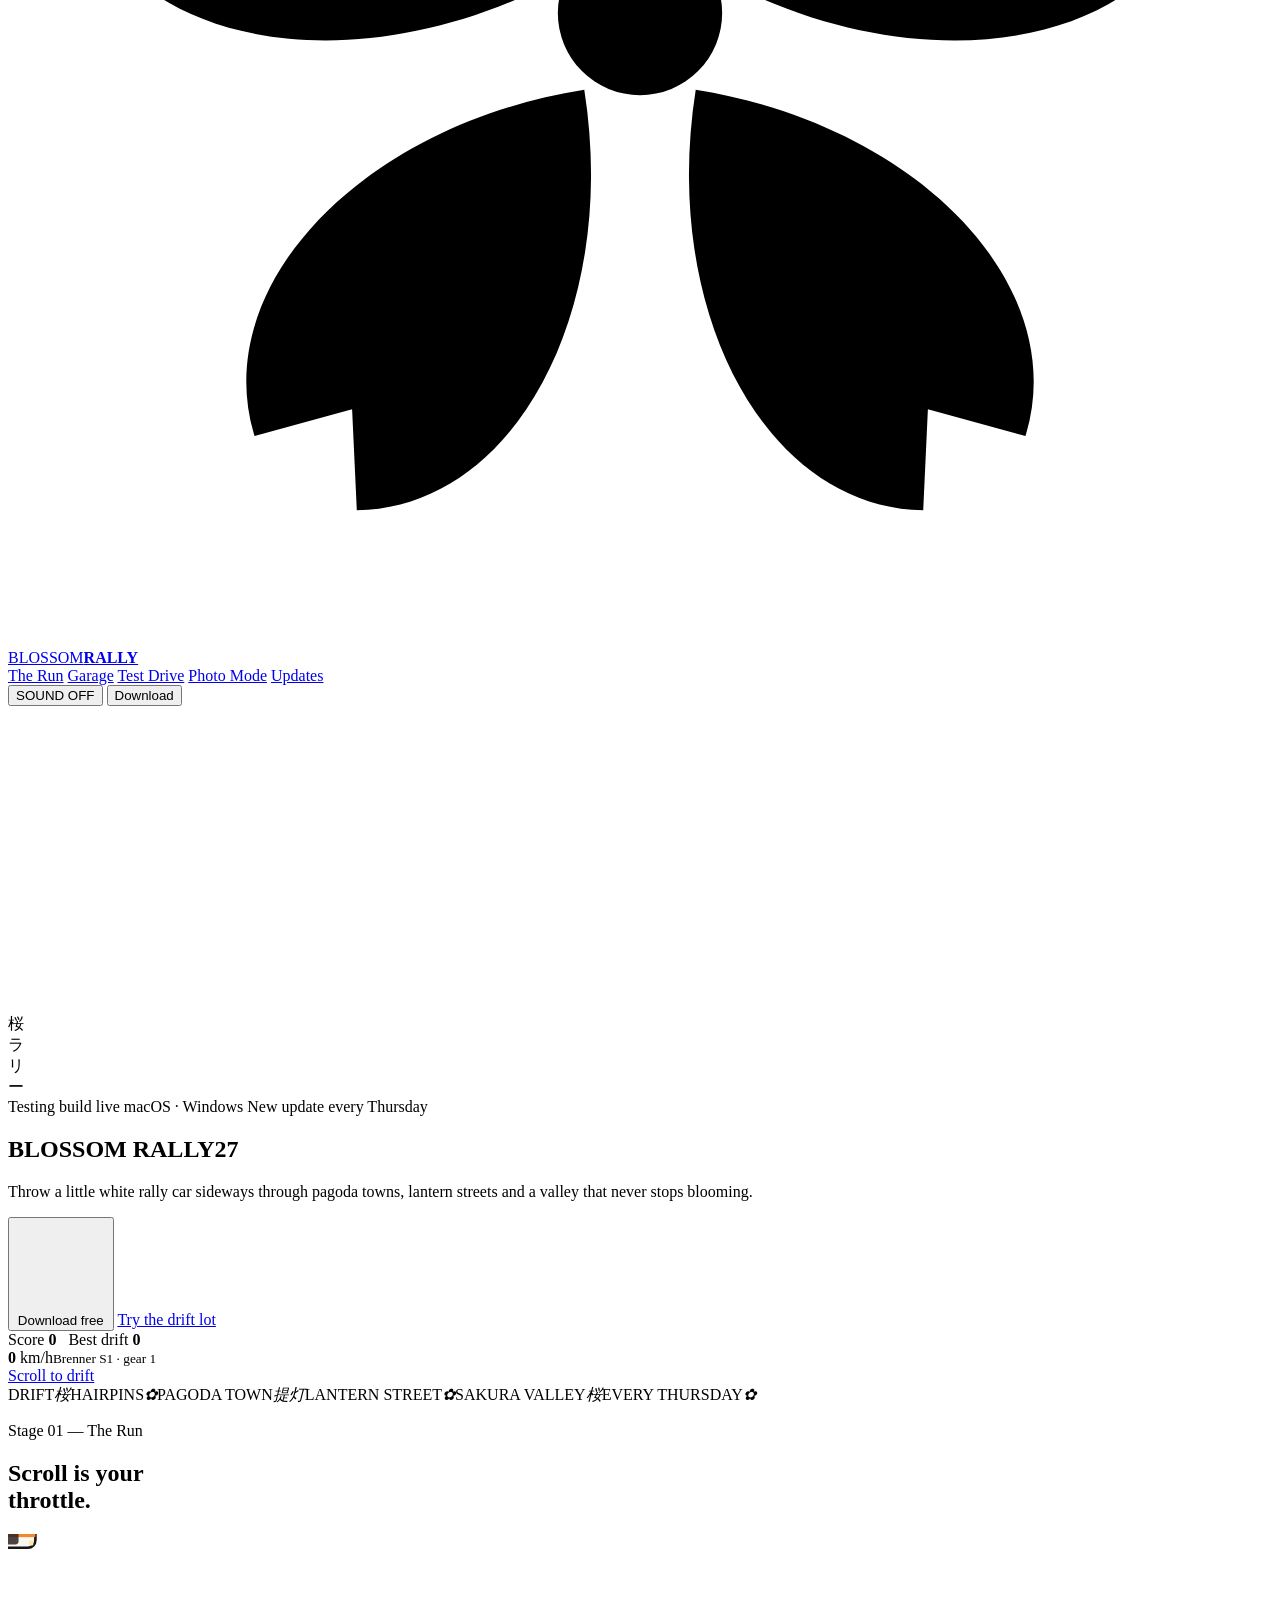
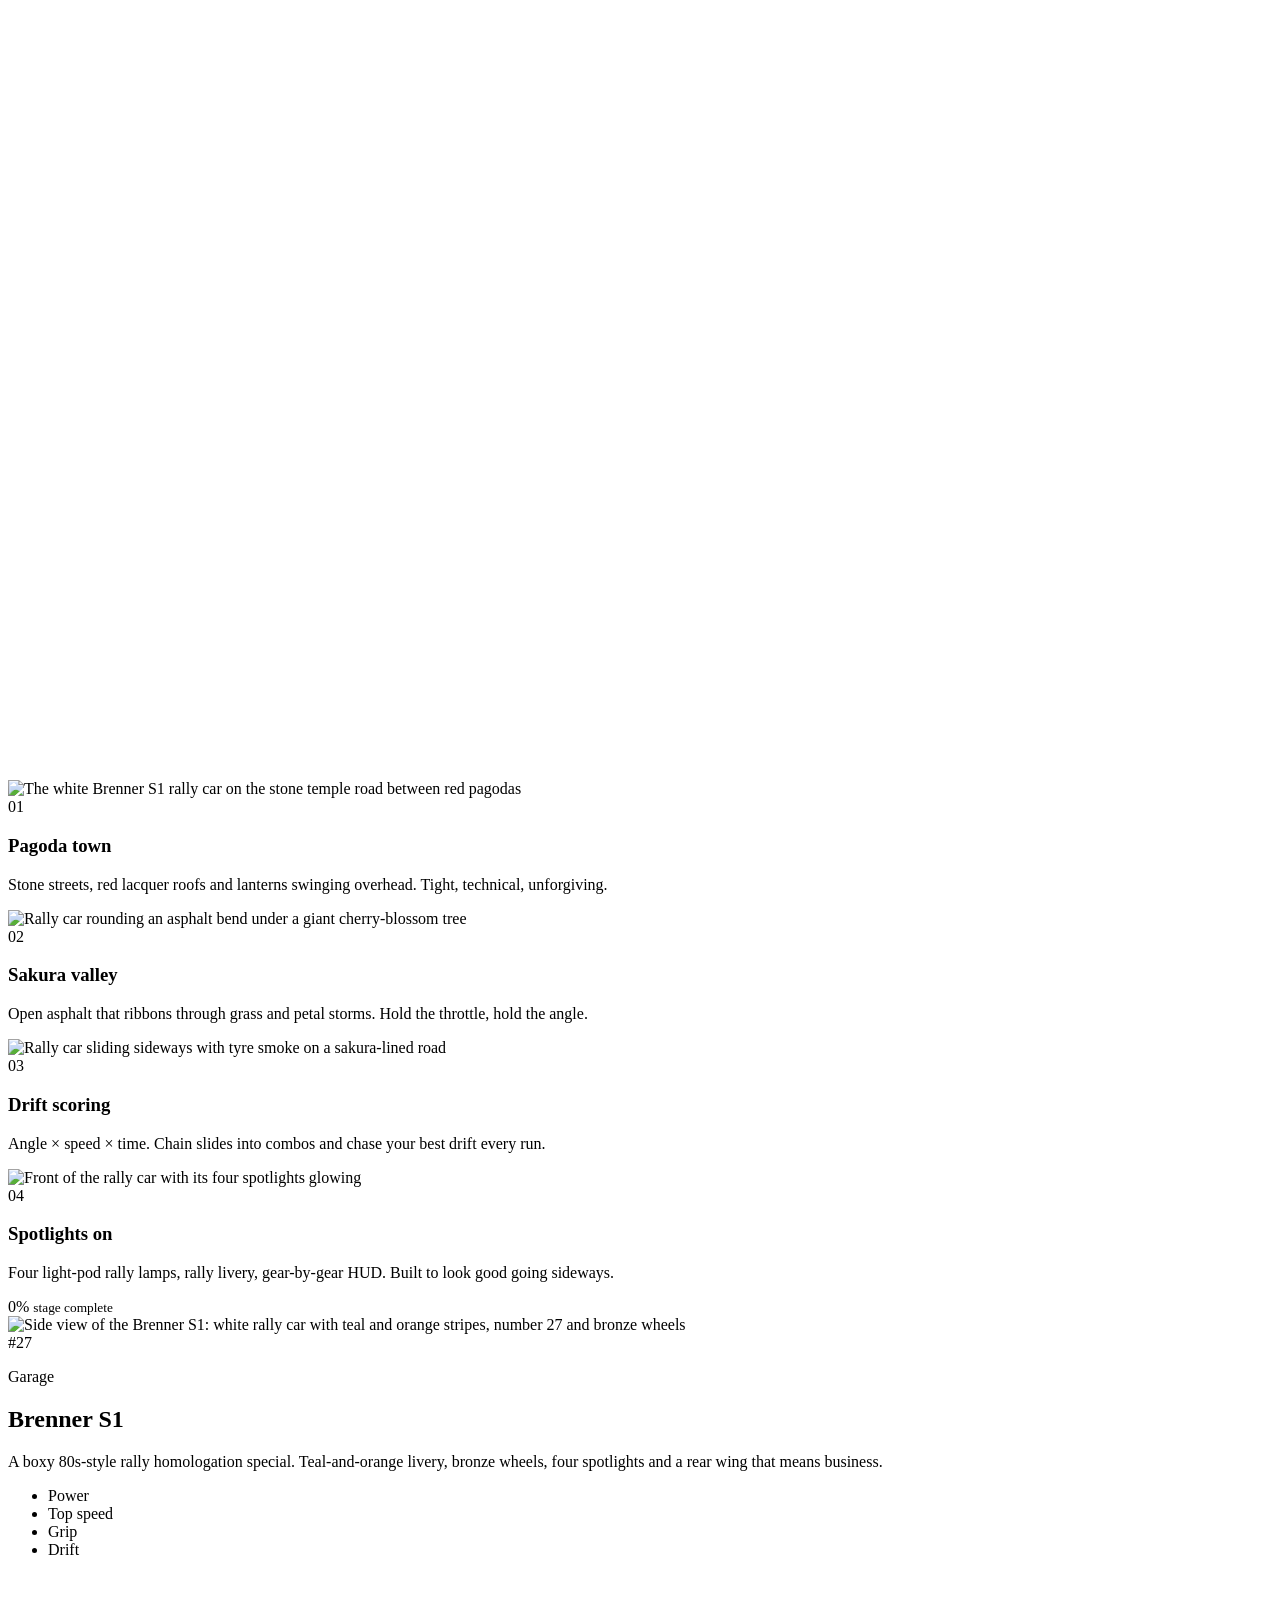
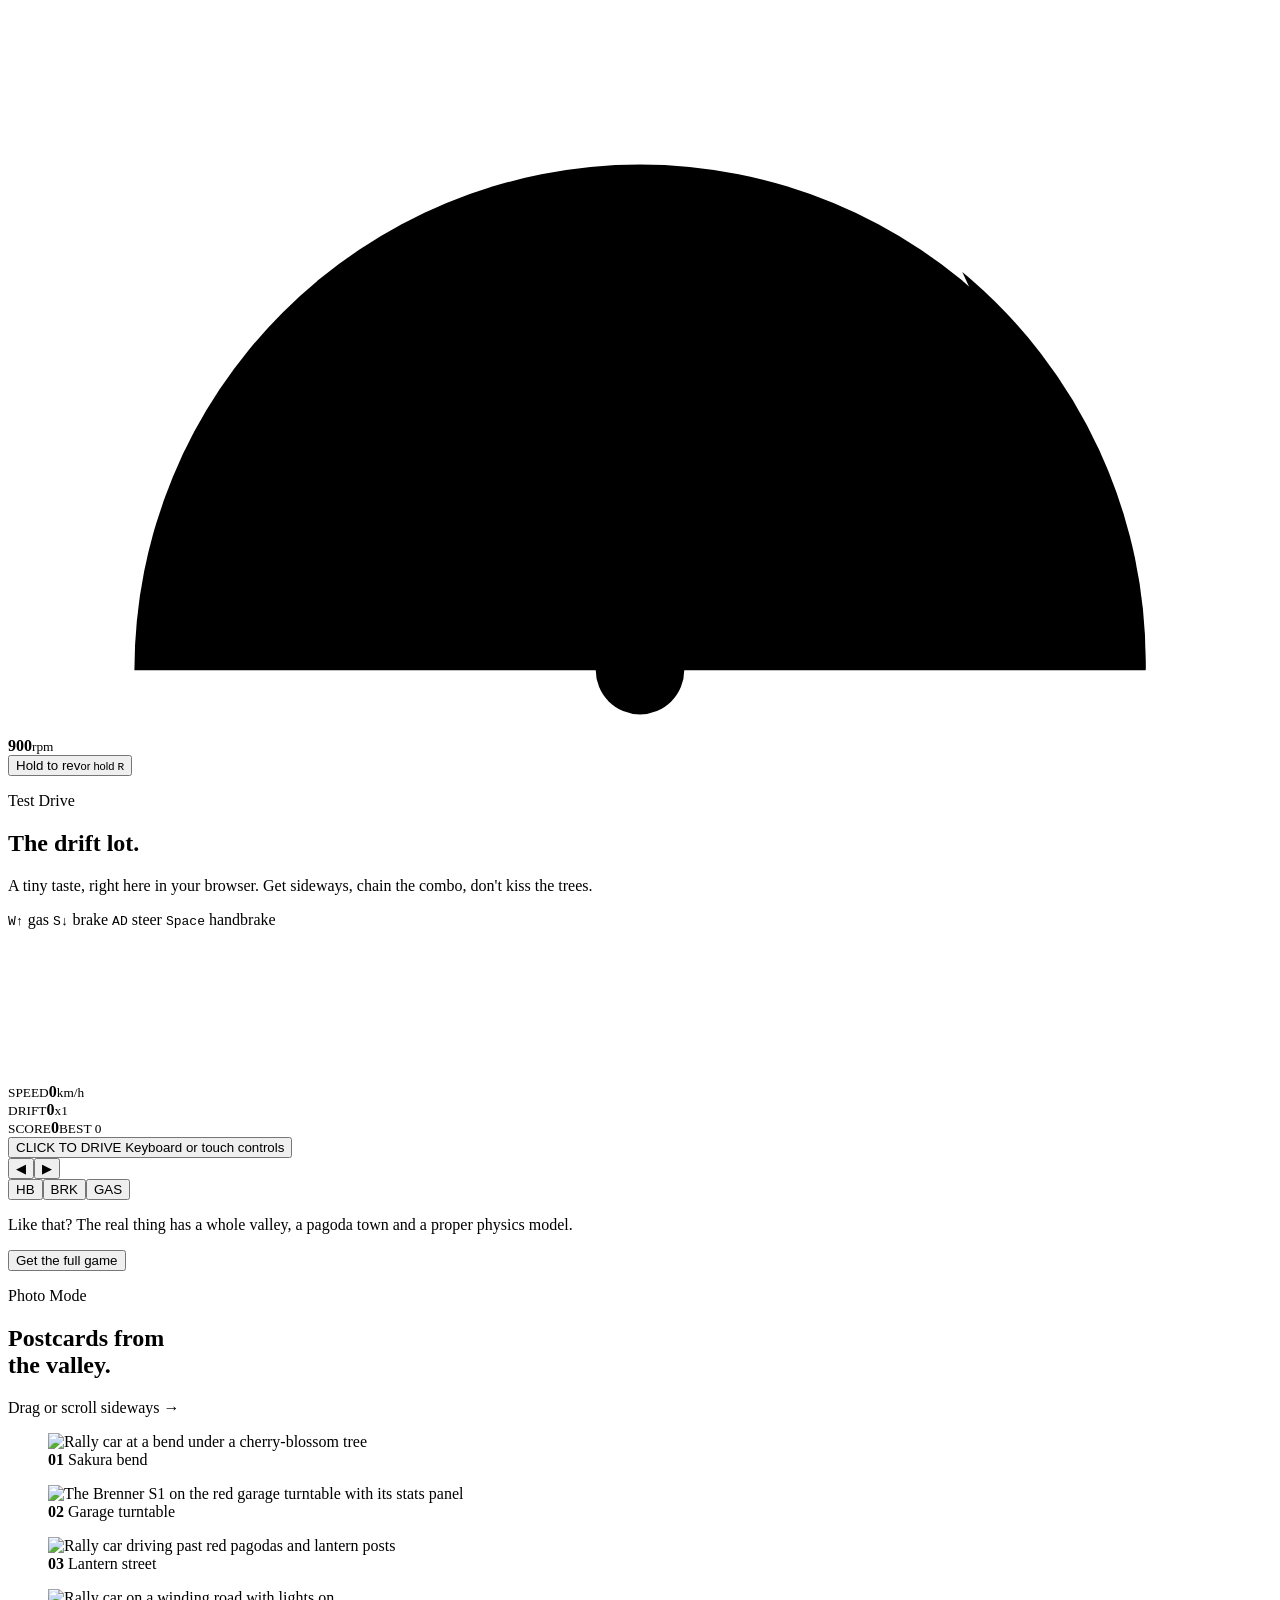
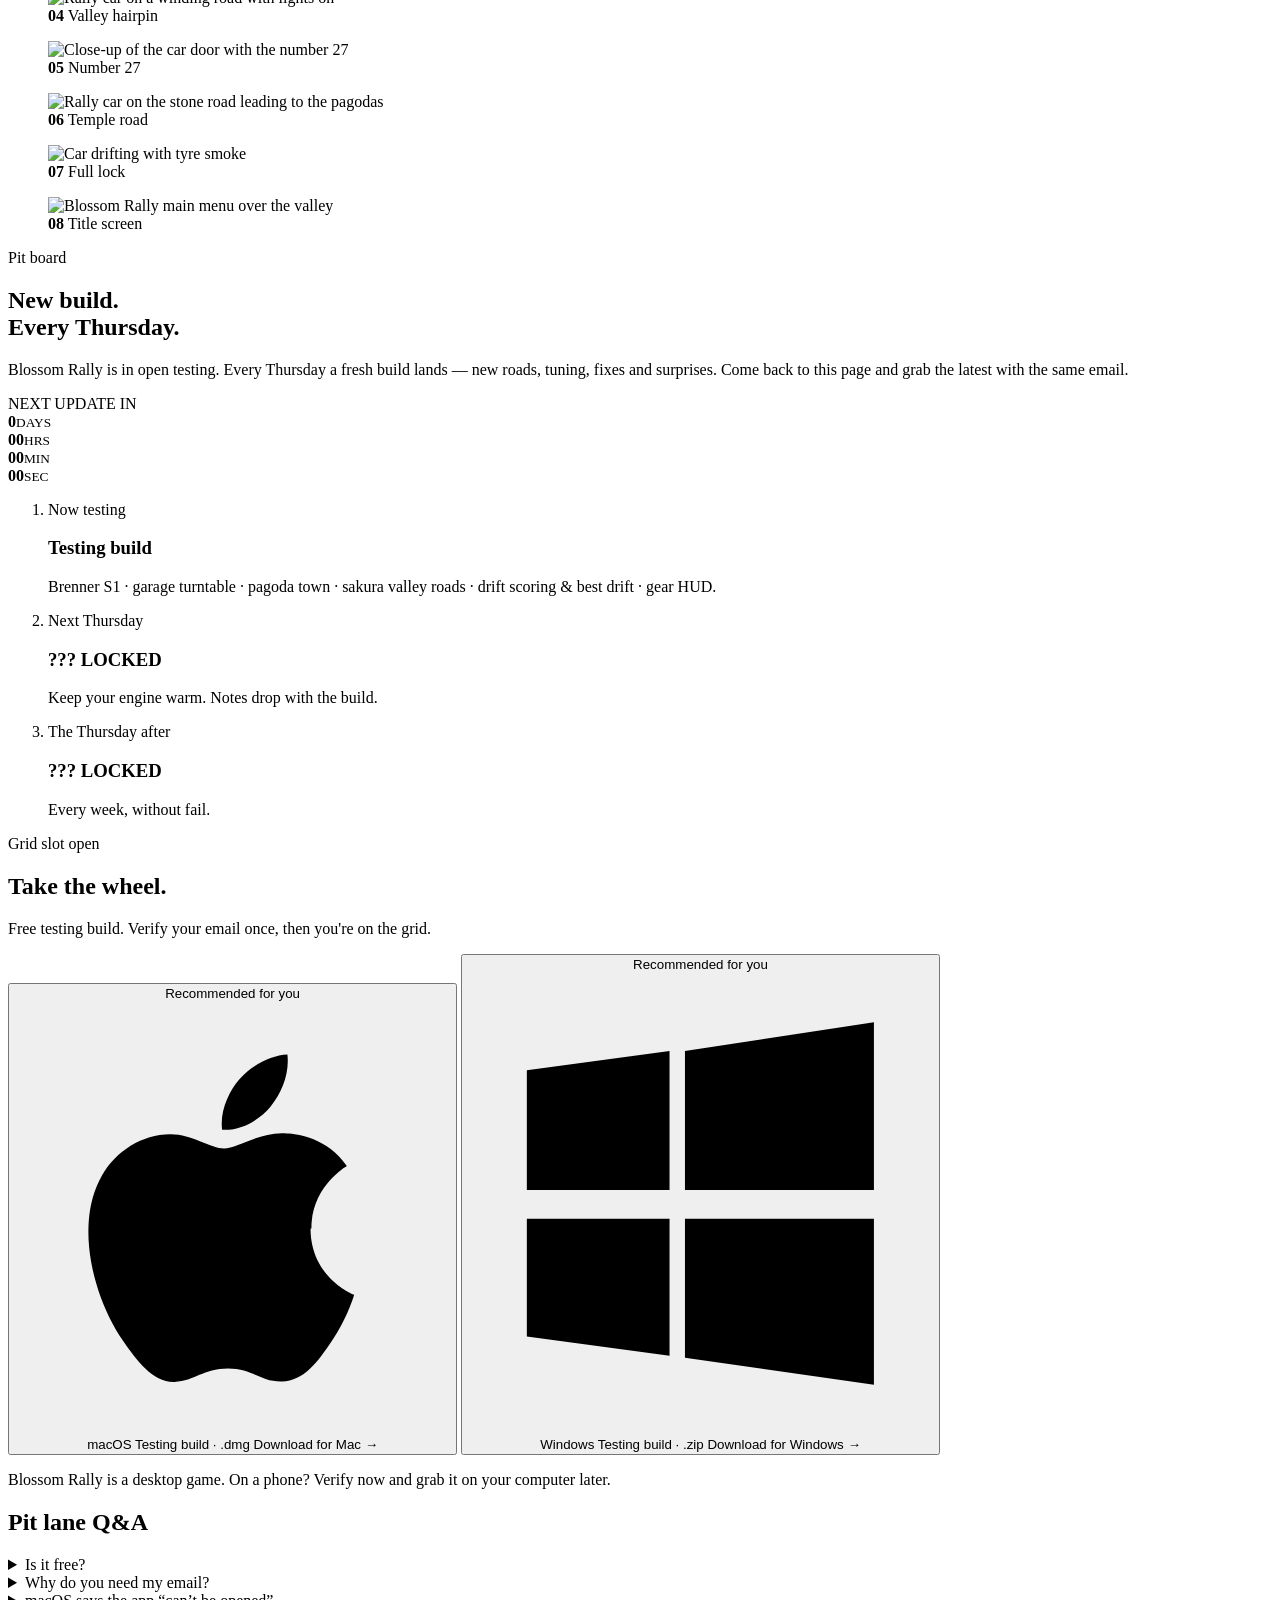
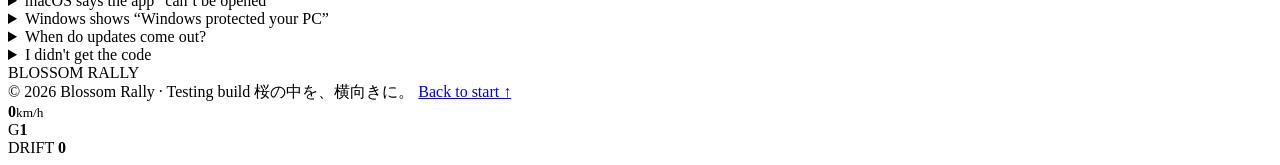
==== commit 970e8a86: "Ship builds in their native format (.dmg for macOS) The macOS build from Drive is a .dmg; serve it a" ====
--- a/site/index.html
+++ b/site/index.html
@@ -318,7 +318,7 @@
           <span class="plat__rec">Recommended for you</span>
           <svg class="plat__icon" viewBox="0 0 24 24" aria-hidden="true"><path d="M16.37 12.6c-.02-2.3 1.88-3.4 1.96-3.46-1.07-1.56-2.73-1.78-3.32-1.8-1.41-.14-2.76.83-3.48.83-.72 0-1.82-.81-3-.79-1.54.02-2.96.9-3.76 2.27-1.6 2.78-.41 6.9 1.15 9.16.76 1.1 1.67 2.34 2.86 2.3 1.15-.05 1.58-.74 2.97-.74 1.38 0 1.77.74 2.98.72 1.23-.02 2.01-1.12 2.76-2.23.87-1.28 1.23-2.52 1.25-2.58-.03-.01-2.4-.92-2.42-3.66zM14.1 5.86c.63-.77 1.06-1.83.94-2.89-.91.04-2.01.61-2.66 1.37-.58.67-1.09 1.75-.96 2.79 1.02.08 2.05-.52 2.68-1.27z"/></svg>
           <span class="plat__os">macOS</span>
-          <span class="plat__meta">Testing build · .zip</span>
+          <span class="plat__meta">Testing build · .dmg</span>
           <span class="plat__go">Download for Mac <i>→</i></span>
         </button>
         <button class="plat" data-download="windows" id="platWin">
@@ -346,7 +346,7 @@
         </details>
         <details>
           <summary>macOS says the app “can’t be opened”</summary>
-          <p>It's a testing build that isn't notarized yet. Unzip it, then right-click (or Control-click) <b>Blossom Rally</b> and choose <b>Open</b>, then <b>Open</b> again. If it's still blocked, go to <b>System Settings → Privacy &amp; Security</b> and click <b>Open Anyway</b>.</p>
+          <p>It's a testing build that isn't notarized yet. Open the <b>.dmg</b> and drag <b>Blossom Rally</b> into Applications. Then right-click (or Control-click) it and choose <b>Open</b>, then <b>Open</b> again. If it's still blocked, go to <b>System Settings → Privacy &amp; Security</b> and click <b>Open Anyway</b>.</p>
         </details>
         <details>
           <summary>Windows shows “Windows protected your PC”</summary>
